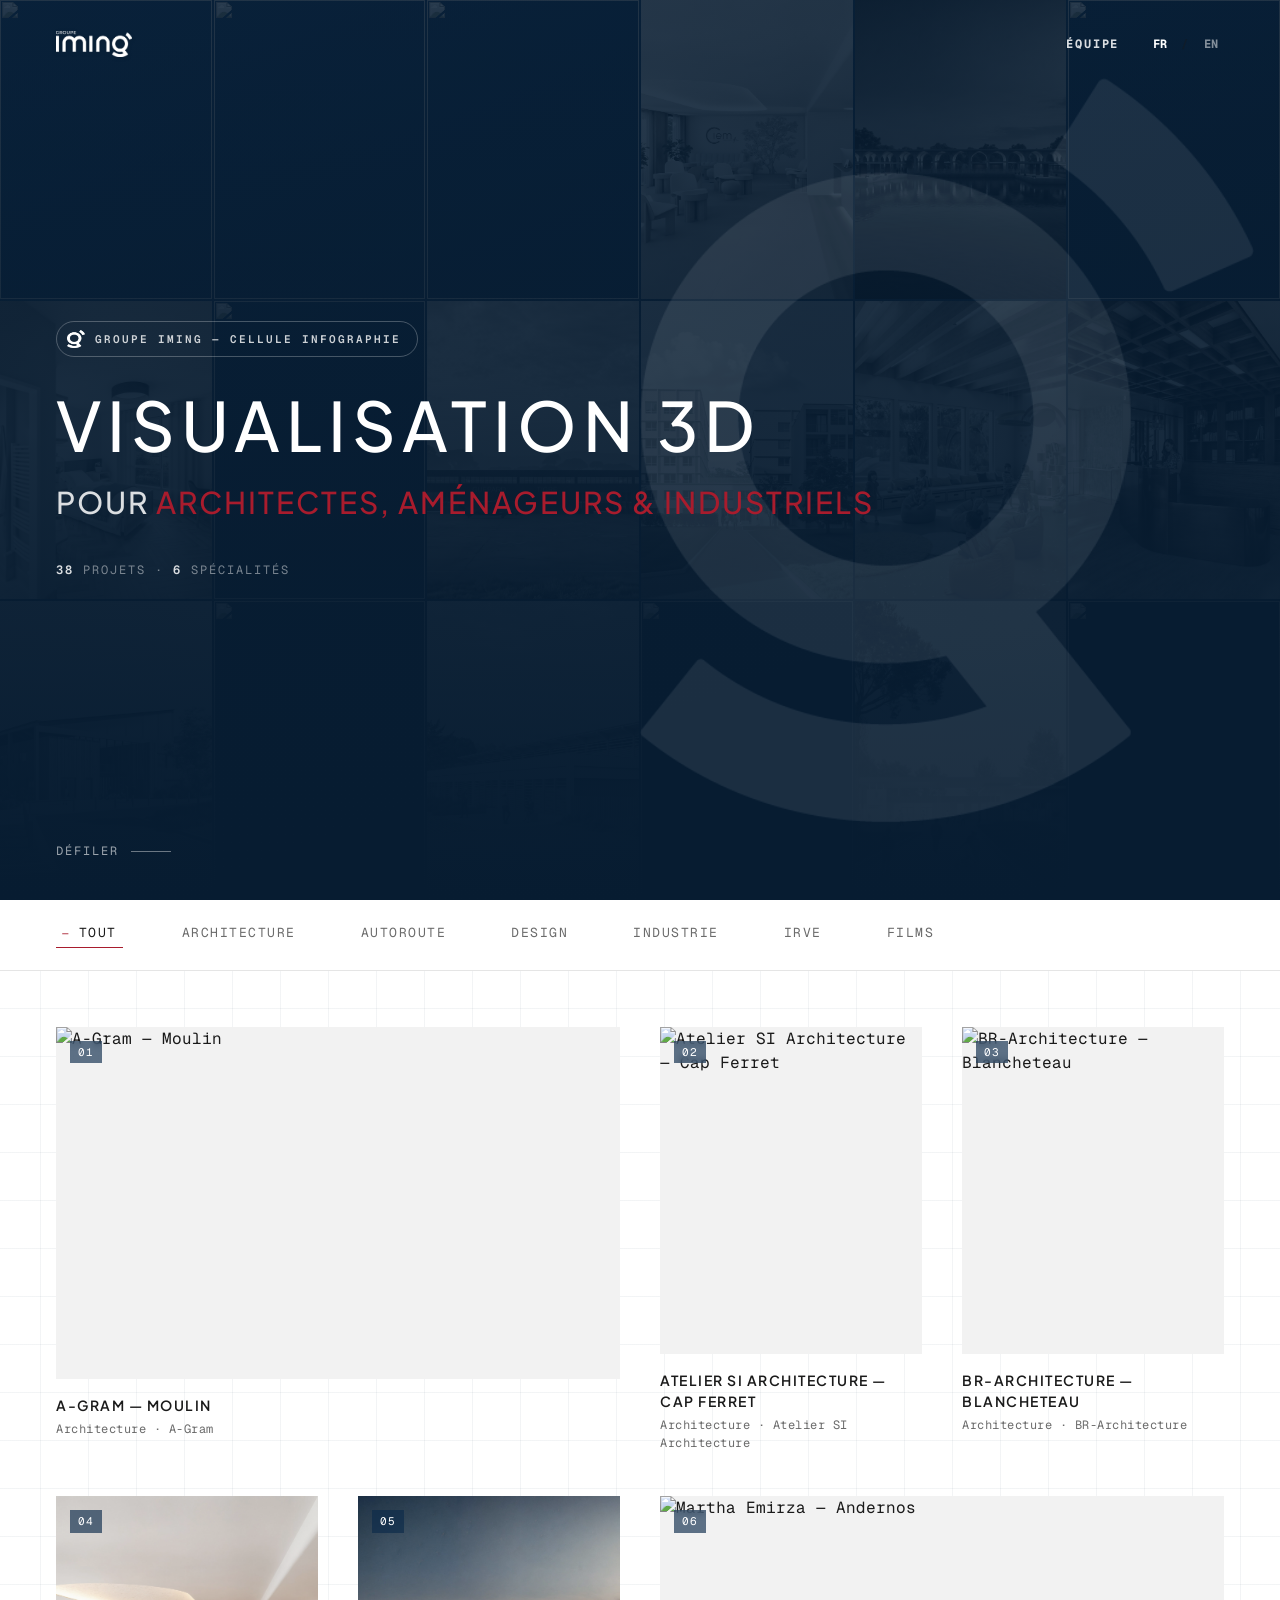
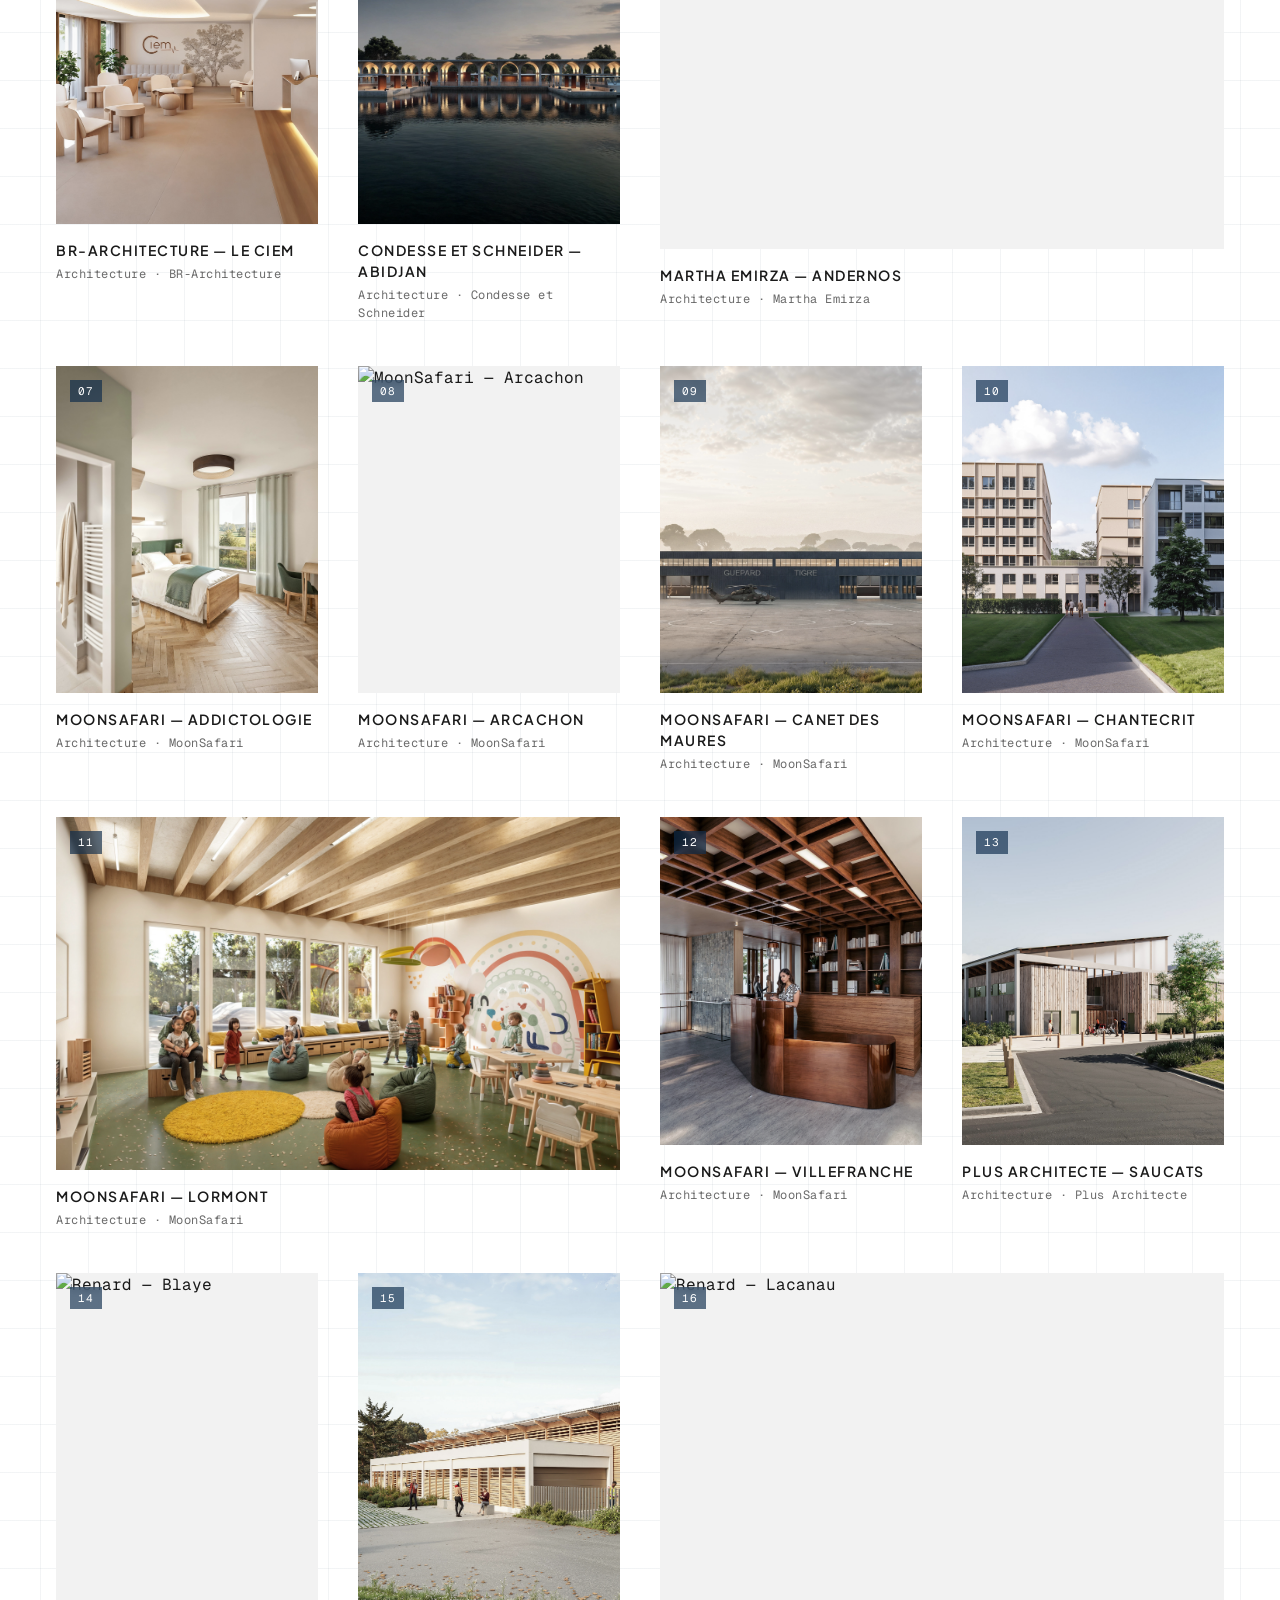
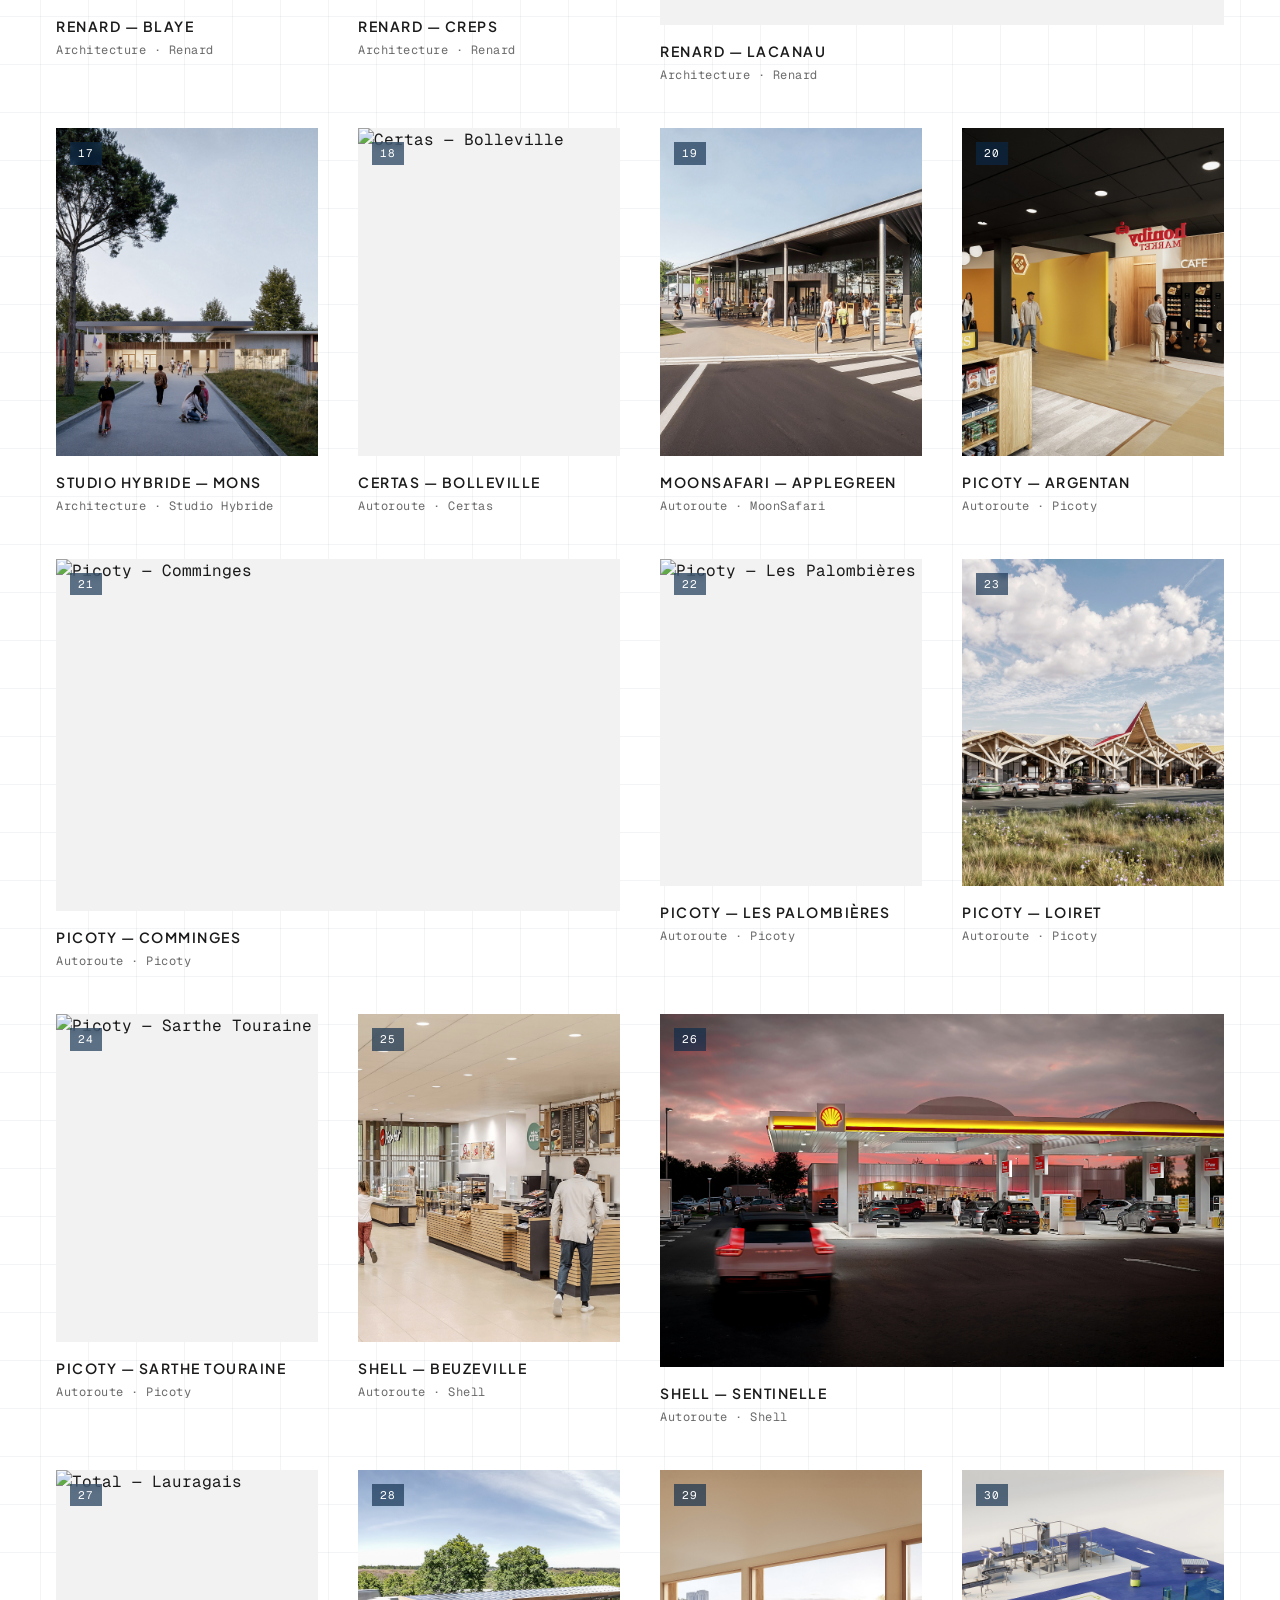
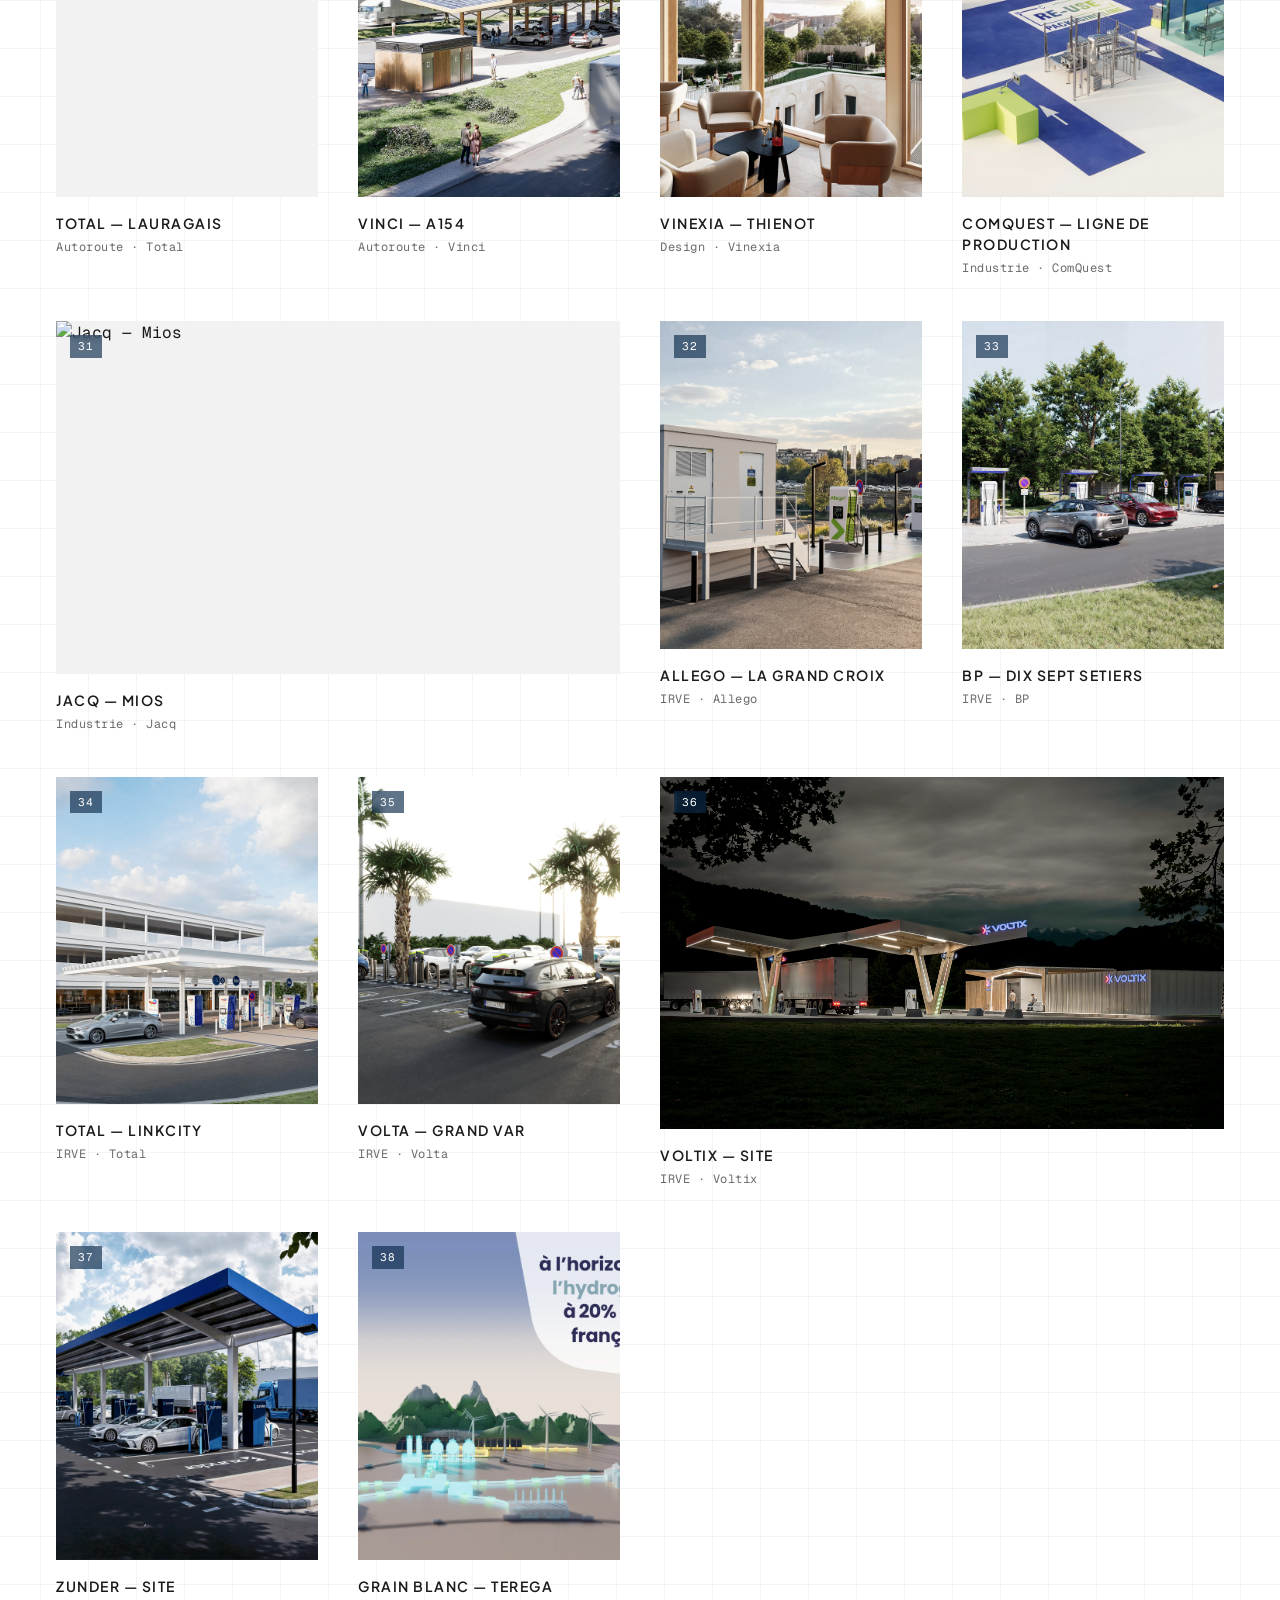
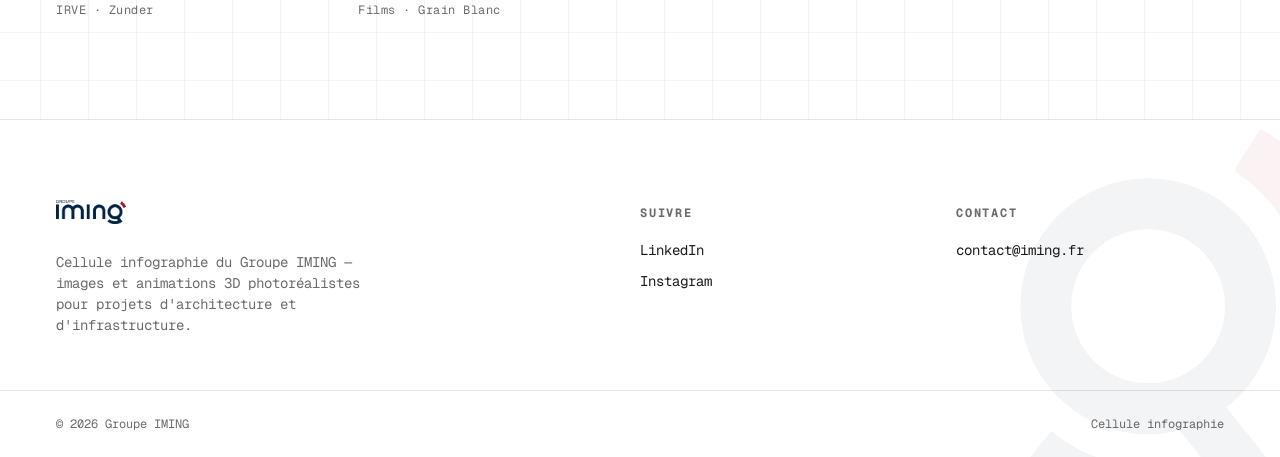
==== maquette/index.html @ 25593c46 "Site portfolio statique - premiere publication (maquette + Portfolio, 38 projets)" ====
<!doctype html>
<html lang="fr">
<head>
  <meta charset="utf-8" />
  <meta name="viewport" content="width=device-width, initial-scale=1" />
  <title>Groupe IMING — Cellule Infographie</title>
  <meta name="description" content="Visualisation 3D et images photoréalistes pour architectes, aménageurs et industriels — cellule infographie du Groupe IMING." />
  <link rel="icon" type="image/png" href="assets/img/mark-iming.png" />
  <link rel="preconnect" href="https://fonts.googleapis.com" />
  <link rel="preconnect" href="https://fonts.gstatic.com" crossorigin />
  <link href="https://fonts.googleapis.com/css2?family=Geist+Mono:wght@400;500;600;700&family=Plus+Jakarta+Sans:wght@400;500;600;700;800&display=swap" rel="stylesheet" />
  <link rel="stylesheet" href="css/style.css" />
</head>
<body>

  <header class="site-header" data-header>
    <div class="header-inner">
      <a class="brand" href="index.html"><img class="brand-logo" src="assets/img/logo-iming.png" alt="Groupe IMING" /></a>
      <nav class="header-nav">
        <a class="header-link" href="equipe.html" data-i18n-fr="Équipe" data-i18n-en="Team">Équipe</a>
        <div class="lang-switch">
          <button data-lang="fr" class="is-active">FR</button>
          <span style="opacity:.4">/</span>
          <button data-lang="en">EN</button>
        </div>
        <button class="burger" data-burger aria-label="Menu">
          <span></span><span></span><span></span>
        </button>
      </nav>
    </div>
  </header>

  <nav class="mobile-nav" data-mobile-nav>
    <a href="index.html#top">Accueil</a>
    <a href="index.html#projets">Projets</a>
    <a href="equipe.html" data-i18n-fr="Équipe" data-i18n-en="Team">Équipe</a>
    <a href="#contact">Contact</a>
  </nav>

  <section class="hero" id="top">
    <div class="hero-mosaic" data-hero-mosaic></div>
    <div class="hero-overlay"></div>
    <img class="hero-mark" src="assets/img/mark-iming.png" alt="" />
    <div class="hero-content">
      <span class="hero-stamp">
        <img src="assets/img/mark-iming.png" alt="" />
        <span data-i18n-fr="Groupe IMING — Cellule Infographie" data-i18n-en="Groupe IMING — CGI Studio">Groupe IMING — Cellule Infographie</span>
      </span>
      <h1 data-i18n-fr="Visualisation 3D" data-i18n-en="3D Visualization">Visualisation 3D</h1>
      <p class="hero-sub" data-i18n-fr="Pour <span class='accent'>architectes, aménageurs &amp; industriels</span>" data-i18n-en="For <span class='accent'>architects, developers &amp; industrials</span>">Pour <span class="accent">architectes, aménageurs &amp; industriels</span></p>
      <p class="hero-count" data-hero-count></p>
    </div>
    <div class="scroll-cue">
      <span data-i18n-fr="Défiler" data-i18n-en="Scroll">Défiler</span>
      <span class="line"></span>
    </div>
  </section>

  <div class="filter-bar" id="projets">
    <button data-filter="tout" class="is-active" data-i18n-fr="Tout" data-i18n-en="All"><span class="num">—</span>Tout</button>
    <button data-filter="architecture" data-i18n-fr="Architecture" data-i18n-en="Architecture"><span class="num">01</span>Architecture</button>
    <button data-filter="autoroute" data-i18n-fr="Autoroute" data-i18n-en="Highway"><span class="num">02</span>Autoroute</button>
    <button data-filter="design" data-i18n-fr="Design" data-i18n-en="Design"><span class="num">03</span>Design</button>
    <button data-filter="industrie" data-i18n-fr="Industrie" data-i18n-en="Industry"><span class="num">04</span>Industrie</button>
    <button data-filter="irve" data-i18n-fr="IRVE" data-i18n-en="EV Charging"><span class="num">05</span>IRVE</button>
    <button data-filter="films" data-i18n-fr="Films" data-i18n-en="Films"><span class="num">06</span>Films</button>
  </div>

  <section class="grid-section">
    <div class="grid" data-grid></div>
  </section>

  <footer class="site-footer" id="contact">
    <img class="footer-mark" src="assets/img/mark-iming.png" alt="" />
    <div class="footer-inner">
      <div>
        <a href="index.html"><img class="footer-logo" src="assets/img/logo-iming.png" alt="Groupe IMING" /></a>
        <p class="footer-tagline" data-i18n-fr="Cellule infographie du Groupe IMING — images et animations 3D photoréalistes pour projets d'architecture et d'infrastructure." data-i18n-en="Groupe IMING's in-house CGI studio — photorealistic 3D images and animations for architecture and infrastructure projects.">Cellule infographie du Groupe IMING — images et animations 3D photoréalistes pour projets d'architecture et d'infrastructure.</p>
      </div>
      <div>
        <span class="footer-col-title" data-i18n-fr="Suivre" data-i18n-en="Follow">Suivre</span>
        <div class="footer-links">
          <a href="#" target="_blank" rel="noopener noreferrer">LinkedIn</a>
          <a href="#" target="_blank" rel="noopener noreferrer">Instagram</a>
        </div>
      </div>
      <div>
        <span class="footer-col-title" data-i18n-fr="Contact" data-i18n-en="Contact">Contact</span>
        <div class="footer-links">
          <a href="#">contact@iming.fr</a>
        </div>
      </div>
    </div>
    <div class="footer-bottom">
      <span>&copy; 2026 Groupe IMING</span>
      <span data-i18n-fr="Cellule infographie" data-i18n-en="CGI Studio">Cellule infographie</span>
    </div>
  </footer>

  <script src="js/data.js"></script>
  <script src="js/main.js"></script>
</body>
</html>
---- maquette/css/style.css ----
:root {
  --color-bg: #ffffff;
  --color-text: #1a1a1a;
  --color-text-muted: #6b6b6b;
  --color-border: #e5e5e5;
  --color-navy: #0b2a4a;
  --color-navy-dark: #071c31;
  --color-navy-rgb: 11, 42, 74;
  --color-red: #a81c2d;
  --color-red-rgb: 168, 28, 45;

  --font-display: "Plus Jakarta Sans", "Plus Jakarta Sans Fallback", ui-sans-serif, sans-serif;
  --font-mono: "Geist Mono", "Geist Mono Fallback", ui-monospace, "SFMono-Regular", Menlo, monospace;

  --header-h: 88px;
}

* {
  box-sizing: border-box;
}

body {
  margin: 0;
  background-color: var(--color-bg);
  background-image: linear-gradient(rgba(var(--color-navy-rgb), 0.05) 1px, transparent 1px),
    linear-gradient(90deg, rgba(var(--color-navy-rgb), 0.05) 1px, transparent 1px);
  background-size: 48px 48px;
  background-position: center top;
  color: var(--color-text);
  font-family: var(--font-mono);
  font-size: 16px;
  line-height: 1.5;
  -webkit-font-smoothing: antialiased;
}

img {
  max-width: 100%;
  display: block;
}

a {
  color: inherit;
  text-decoration: none;
}

button {
  font: inherit;
  color: inherit;
  background: none;
  border: none;
  cursor: pointer;
}

.eyebrow {
  font-family: var(--font-mono);
  font-size: 12px;
  font-weight: 700;
  letter-spacing: 1.8px;
  text-transform: uppercase;
}

/* ---------- Header ---------- */

.site-header {
  position: fixed;
  top: 0;
  left: 0;
  right: 0;
  z-index: 100;
  height: var(--header-h);
  display: flex;
  align-items: center;
  padding: 0 clamp(20px, 5vw, 56px);
  transition: background-color 400ms ease, border-color 400ms ease;
  border-bottom: 1px solid transparent;
}

.site-header.is-scrolled {
  background: rgba(255, 255, 255, 0.92);
  backdrop-filter: blur(10px);
  border-bottom-color: var(--color-border);
}

.site-header .brand {
  display: flex;
  align-items: center;
}

.brand-logo {
  height: 26px;
  width: auto;
  filter: brightness(0) invert(1) drop-shadow(0 1px 2px rgba(0, 0, 0, 0.15));
  transition: filter 400ms ease;
}

.site-header.is-scrolled .brand-logo {
  filter: none;
}

.header-inner {
  display: flex;
  align-items: center;
  justify-content: space-between;
  width: 100%;
}

.header-nav {
  display: flex;
  align-items: center;
  gap: 28px;
}

.header-link {
  font-family: var(--font-mono);
  font-size: 12px;
  font-weight: 700;
  letter-spacing: 1.8px;
  text-transform: uppercase;
  color: rgba(255, 255, 255, 0.85);
  transition: color 300ms ease;
}

.site-header.is-scrolled .header-link {
  color: var(--color-text);
}

.header-link:hover {
  color: var(--color-red);
}

.lang-switch {
  display: flex;
  align-items: center;
  gap: 8px;
  font-size: 12px;
  font-weight: 700;
  letter-spacing: 1.8px;
}

.lang-switch button {
  color: rgba(255, 255, 255, 0.5);
  transition: color 300ms ease;
}

.site-header.is-scrolled .lang-switch button {
  color: rgba(26, 26, 26, 0.45);
}

.lang-switch button.is-active {
  color: #fff;
}

.site-header.is-scrolled .lang-switch button.is-active {
  color: var(--color-text);
}

.burger {
  display: none;
  width: 28px;
  height: 22px;
  flex-direction: column;
  justify-content: space-between;
}

.burger span {
  height: 2px;
  background: #fff;
  transition: background 300ms ease, transform 300ms ease, opacity 300ms ease;
}

.site-header.is-scrolled .burger span {
  background: var(--color-text);
}

.mobile-nav {
  position: fixed;
  inset: 0;
  z-index: 90;
  background: var(--color-navy-dark);
  display: flex;
  flex-direction: column;
  align-items: center;
  justify-content: center;
  gap: 32px;
  transform: translateY(-100%);
  transition: transform 400ms ease;
}

.mobile-nav.is-open {
  transform: translateY(0);
}

.mobile-nav a {
  font-family: var(--font-display);
  font-size: 28px;
  text-transform: uppercase;
  letter-spacing: 2px;
  color: #fff;
}

/* ---------- Hero ---------- */

.hero {
  position: relative;
  min-height: 100vh;
  display: flex;
  flex-direction: column;
  justify-content: center;
  padding: 0 clamp(20px, 5vw, 56px);
  background: linear-gradient(160deg, var(--color-navy) 0%, var(--color-navy-dark) 70%);
  overflow: hidden;
  color: #fff;
}

.hero-mosaic {
  position: absolute;
  inset: 0;
  display: grid;
  grid-template-columns: repeat(6, 1fr);
  grid-template-rows: repeat(3, 1fr);
  gap: 2px;
}

.hero-mosaic img {
  width: 100%;
  height: 100%;
  object-fit: cover;
  filter: grayscale(85%) brightness(0.75);
  opacity: 0.55;
}

.hero-overlay {
  position: absolute;
  inset: 0;
  background: linear-gradient(180deg, rgba(7, 28, 49, 0.65) 0%, rgba(7, 28, 49, 0.94) 78%, var(--color-navy-dark) 100%);
}

.hero-mark {
  position: absolute;
  z-index: 1;
  right: clamp(-60px, 2vw, 40px);
  top: 50%;
  transform: translateY(-50%);
  width: min(48vw, 640px);
  opacity: 0.08;
  filter: brightness(0) invert(1);
  pointer-events: none;
}

.hero-content {
  position: relative;
  z-index: 2;
  max-width: 980px;
}

.hero-stamp {
  display: inline-flex;
  align-items: center;
  gap: 10px;
  padding: 8px 16px 8px 10px;
  margin-bottom: 32px;
  border: 1px solid rgba(255, 255, 255, 0.25);
  border-radius: 999px;
}

.hero-stamp img {
  width: 18px;
  height: 18px;
  filter: brightness(0) invert(1);
}

.hero-stamp span {
  font-size: 11px;
  font-weight: 600;
  letter-spacing: 2px;
  text-transform: uppercase;
  color: rgba(255, 255, 255, 0.8);
}

.hero h1 {
  font-family: var(--font-display);
  font-weight: 500;
  font-size: clamp(38px, 7vw, 68px);
  letter-spacing: 6px;
  text-transform: uppercase;
  margin: 0 0 20px;
  line-height: 1.05;
}

.hero-sub {
  font-family: var(--font-display);
  font-weight: 500;
  font-size: clamp(20px, 3vw, 30px);
  letter-spacing: 2px;
  text-transform: uppercase;
  color: rgba(255, 255, 255, 0.85);
  margin: 0;
}

.hero-sub .accent {
  color: var(--color-red);
}

.hero-count {
  margin: 36px 0 0;
  font-family: var(--font-mono);
  font-size: 12px;
  letter-spacing: 2px;
  text-transform: uppercase;
  color: rgba(255, 255, 255, 0.45);
}

.hero-count b {
  color: rgba(255, 255, 255, 0.85);
  font-weight: 600;
}

.scroll-cue {
  position: absolute;
  bottom: 40px;
  left: clamp(20px, 5vw, 56px);
  z-index: 2;
  display: flex;
  align-items: center;
  gap: 12px;
  font-size: 12px;
  letter-spacing: 2px;
  text-transform: uppercase;
  color: rgba(255, 255, 255, 0.6);
}

.scroll-cue .line {
  width: 40px;
  height: 1px;
  background: rgba(255, 255, 255, 0.4);
  animation: scroll-cue 1.8s ease-in-out infinite;
  transform-origin: left;
}

@keyframes scroll-cue {
  0%, 100% { transform: scaleX(0.4); opacity: 0.4; }
  50% { transform: scaleX(1); opacity: 1; }
}

/* ---------- Filter bar ---------- */

.filter-bar {
  position: sticky;
  top: var(--header-h);
  z-index: 50;
  display: flex;
  flex-wrap: wrap;
  gap: 28px;
  padding: 22px clamp(20px, 5vw, 56px);
  background: rgba(255, 255, 255, 0.92);
  backdrop-filter: blur(10px);
  border-bottom: 1px solid var(--color-border);
}

.filter-bar button {
  display: inline-flex;
  align-items: baseline;
  gap: 8px;
  font-family: var(--font-mono);
  font-size: 13px;
  letter-spacing: 1.5px;
  text-transform: uppercase;
  color: var(--color-text-muted);
  padding-bottom: 4px;
  border-bottom: 1px solid transparent;
  transition: color 250ms ease, border-color 250ms ease;
}

.filter-bar button .num {
  font-size: 11px;
  color: var(--color-red);
  opacity: 0;
  transition: opacity 250ms ease;
}

.filter-bar button:hover {
  color: var(--color-text);
}

.filter-bar button.is-active {
  color: var(--color-text);
  border-bottom-color: var(--color-red);
}

.filter-bar button.is-active .num,
.filter-bar button:hover .num {
  opacity: 1;
}

/* ---------- Grid ---------- */

.grid-section {
  padding: 56px clamp(20px, 5vw, 56px) 100px;
}

.grid {
  display: grid;
  grid-template-columns: repeat(4, 1fr);
  gap: 44px 40px;
}

.card {
  display: block;
}

.card.is-featured {
  grid-column: span 2;
}

.card.is-featured .card-media {
  aspect-ratio: 16 / 10;
}

.card-media {
  position: relative;
  display: block;
  aspect-ratio: 4 / 5;
  overflow: hidden;
  background: #f2f2f2;
}

.card-img,
.card-video {
  position: absolute;
  inset: 0;
  width: 100%;
  height: 100%;
  object-fit: cover;
  transition: transform 700ms cubic-bezier(0.22, 1, 0.36, 1), filter 500ms ease;
  filter: grayscale(15%);
}

.card-video {
  opacity: 0;
  transition: opacity 400ms ease;
}

.card:hover .card-img {
  transform: scale(1.045);
  filter: grayscale(0%);
}

.card:hover .card-video {
  opacity: 1;
}

.card-frame {
  position: absolute;
  inset: 10px;
  opacity: 0;
  transition: opacity 350ms ease, inset 350ms ease;
  background: linear-gradient(#fff, #fff) top left / 20px 2px no-repeat,
    linear-gradient(#fff, #fff) top left / 2px 20px no-repeat,
    linear-gradient(#fff, #fff) top right / 20px 2px no-repeat,
    linear-gradient(#fff, #fff) top right / 2px 20px no-repeat,
    linear-gradient(#fff, #fff) bottom left / 20px 2px no-repeat,
    linear-gradient(#fff, #fff) bottom left / 2px 20px no-repeat,
    linear-gradient(#fff, #fff) bottom right / 20px 2px no-repeat,
    linear-gradient(#fff, #fff) bottom right / 2px 20px no-repeat;
}

.card:hover .card-frame {
  opacity: 0.85;
  inset: 16px;
}

.card-index {
  position: absolute;
  top: 14px;
  left: 14px;
  z-index: 2;
  padding: 3px 8px;
  font-family: var(--font-mono);
  font-size: 11px;
  letter-spacing: 1px;
  color: #fff;
  background: rgba(var(--color-navy-rgb), 0.65);
  backdrop-filter: blur(3px);
}

.card-caption {
  display: block;
  padding-top: 16px;
}

.card-title {
  display: block;
  font-family: var(--font-display);
  font-size: 14px;
  font-weight: 600;
  letter-spacing: 1.5px;
  text-transform: uppercase;
  color: var(--color-text);
}

.card-meta {
  display: block;
  margin-top: 4px;
  font-size: 12px;
  letter-spacing: 0.5px;
  color: var(--color-text-muted);
}

/* ---------- Project page ---------- */

.project-hero {
  position: relative;
  height: 78vh;
  min-height: 480px;
  display: flex;
  align-items: flex-end;
  overflow: hidden;
  background: var(--color-navy-dark);
}

.project-hero-img {
  position: absolute;
  inset: 0;
  width: 100%;
  height: 100%;
  object-fit: cover;
}

.project-hero-overlay {
  position: absolute;
  inset: 0;
  background: linear-gradient(180deg, rgba(7, 28, 49, 0.15) 0%, rgba(7, 28, 49, 0.85) 100%);
}

.project-hero-content {
  position: relative;
  z-index: 2;
  padding: 0 clamp(20px, 5vw, 56px) 56px;
  color: #fff;
}

.back-link {
  display: inline-block;
  margin-bottom: 32px;
  font-size: 13px;
  letter-spacing: 1px;
  color: rgba(255, 255, 255, 0.75);
}

.back-link:hover {
  color: #fff;
}

.project-cat {
  margin: 0 0 12px;
  font-size: 12px;
  font-weight: 700;
  letter-spacing: 2px;
  text-transform: uppercase;
  color: var(--color-red);
}

.project-title {
  margin: 0 0 12px;
  font-family: var(--font-display);
  font-weight: 500;
  font-size: clamp(30px, 5vw, 54px);
  letter-spacing: 3px;
  text-transform: uppercase;
}

.project-body {
  max-width: 760px;
  margin: 0 auto;
  padding: 64px clamp(20px, 5vw, 56px) 48px;
}

.project-credit {
  margin: 0 0 28px;
  font-size: 12px;
  letter-spacing: 0.5px;
  color: var(--color-text-muted);
}

.project-desc {
  margin: 0 0 40px;
  font-size: 16px;
  line-height: 1.75;
  color: var(--color-text);
  white-space: pre-line;
}

.project-fields {
  display: flex;
  flex-wrap: wrap;
  gap: 40px;
  padding-top: 28px;
  border-top: 1px solid var(--color-border);
}

.field {
  display: flex;
  flex-direction: column;
  gap: 6px;
}

.field-label {
  font-size: 11px;
  font-weight: 700;
  letter-spacing: 1.8px;
  text-transform: uppercase;
  color: var(--color-text-muted);
}

.field-value {
  font-family: var(--font-display);
  font-size: 15px;
  letter-spacing: 0.5px;
}

.project-gallery {
  /* Volontairement plus large que .project-body (760px) : les images du
     projet sont le propos principal de la page, le texte reste dans une
     colonne de lecture confortable. */
  max-width: 960px;
  margin: 0 auto;
  padding: 0 clamp(20px, 5vw, 56px) 24px;
  display: flex;
  flex-direction: column;
  gap: 24px;
}

/* Page projet "Films" : vrai film livre, lecteur natif a la place de la
   galerie photo (voir project.category === "films" dans main.js). */
.project-film {
  max-width: 960px;
  margin: 0 auto;
  padding: 0 clamp(20px, 5vw, 56px) 24px;
}

.project-film-player {
  display: block;
  width: 100%;
  height: auto;
  background: #000;
}

.gallery-item {
  position: relative;
}

.project-img {
  display: block;
  width: 100%;
  height: auto;
}

.gallery-index {
  position: absolute;
  bottom: 12px;
  left: 12px;
  padding: 3px 8px;
  font-family: var(--font-mono);
  font-size: 11px;
  letter-spacing: 1px;
  color: #fff;
  background: rgba(var(--color-navy-rgb), 0.65);
  backdrop-filter: blur(3px);
}

.project-others {
  max-width: 760px;
  margin: 0 auto;
  padding: 40px clamp(20px, 5vw, 56px) 100px;
  border-top: 1px solid var(--color-border);
}

.others-title {
  margin: 0 0 20px;
  font-size: 11px;
  font-weight: 700;
  letter-spacing: 1.8px;
  text-transform: uppercase;
  color: var(--color-text-muted);
}

.others-row {
  display: flex;
  gap: 28px;
  overflow-x: auto;
  padding-bottom: 8px;
  scrollbar-width: none;
}

.others-row::-webkit-scrollbar {
  display: none;
}

.others-item {
  flex: none;
  width: 150px;
}

.others-thumb {
  display: block;
  aspect-ratio: 4 / 5;
  overflow: hidden;
  background: #f2f2f2;
}

.others-thumb img {
  width: 100%;
  height: 100%;
  object-fit: cover;
  filter: grayscale(15%);
  transition: transform 500ms cubic-bezier(0.22, 1, 0.36, 1), filter 400ms ease;
}

.others-item:hover .others-thumb img {
  transform: scale(1.05);
  filter: grayscale(0%);
}

.others-name {
  display: block;
  margin-top: 10px;
  font-size: 12px;
  letter-spacing: 1px;
  text-transform: uppercase;
  color: var(--color-text-muted);
  white-space: nowrap;
  overflow: hidden;
  text-overflow: ellipsis;
  transition: color 200ms ease;
}

.others-item:hover .others-name {
  color: var(--color-red);
}

/* ---------- Page institutionnelle (equipe, etc.) ---------- */

.page-hero {
  padding: calc(var(--header-h) + 64px) clamp(20px, 5vw, 56px) 72px;
  background: linear-gradient(160deg, var(--color-navy) 0%, var(--color-navy-dark) 70%);
  color: #fff;
}

.page-hero-inner {
  max-width: 720px;
}

.page-hero .eyebrow {
  display: block;
  margin-bottom: 16px;
  color: rgba(255, 255, 255, 0.6);
}

.page-title {
  margin: 0 0 22px;
  font-family: var(--font-display);
  font-weight: 500;
  font-size: clamp(32px, 5vw, 52px);
  letter-spacing: 3px;
  text-transform: uppercase;
}

.page-lede {
  margin: 0;
  max-width: 640px;
  font-size: 17px;
  line-height: 1.75;
  color: rgba(255, 255, 255, 0.82);
}

.team-section {
  max-width: 760px;
  margin: 0 auto;
  padding: 72px clamp(20px, 5vw, 56px) 120px;
}

.team-list {
  display: flex;
  flex-direction: column;
}

.team-item {
  display: flex;
  gap: 24px;
  padding: 32px 0;
  border-top: 1px solid var(--color-border);
}

.team-item:last-child {
  border-bottom: 1px solid var(--color-border);
}

.team-index {
  flex-shrink: 0;
  padding-top: 5px;
  font-family: var(--font-mono);
  font-size: 13px;
  color: var(--color-text-muted);
}

.team-name {
  margin: 0 0 6px;
  font-family: var(--font-display);
  font-weight: 600;
  font-size: 21px;
  letter-spacing: 0.5px;
}

.team-role {
  margin: 0 0 12px;
  font-size: 11px;
  font-weight: 700;
  letter-spacing: 1.6px;
  text-transform: uppercase;
  color: var(--color-red);
}

.team-contact {
  display: flex;
  flex-wrap: wrap;
  gap: 6px 20px;
  font-size: 14px;
  color: var(--color-text-muted);
}

.team-contact a {
  transition: color 200ms ease;
}

.team-contact a:hover {
  color: var(--color-navy);
}

/* ---------- Footer ---------- */

.site-footer {
  position: relative;
  overflow: hidden;
  border-top: 1px solid var(--color-border);
  background: #fff;
}

.footer-mark {
  position: absolute;
  right: -60px;
  bottom: -60px;
  width: 320px;
  opacity: 0.05;
  pointer-events: none;
}

.footer-inner {
  position: relative;
  z-index: 1;
  padding: 80px clamp(20px, 5vw, 56px) 40px;
  display: grid;
  grid-template-columns: 2fr 1fr 1fr;
  gap: 48px;
}

.footer-logo {
  height: 24px;
  width: auto;
}

.footer-tagline {
  max-width: 320px;
  margin-top: 28px;
  font-size: 14px;
  color: var(--color-text-muted);
}

.footer-col-title {
  font-size: 12px;
  font-weight: 700;
  letter-spacing: 1.8px;
  text-transform: uppercase;
  color: var(--color-text-muted);
}

.footer-links {
  display: flex;
  flex-direction: column;
  gap: 10px;
  margin-top: 16px;
}

.footer-links a {
  font-size: 14px;
  transition: color 200ms ease;
}

.footer-links a:hover {
  color: var(--color-red);
}

.footer-bottom {
  padding: 24px clamp(20px, 5vw, 56px);
  border-top: 1px solid var(--color-border);
  font-size: 12px;
  color: var(--color-text-muted);
  display: flex;
  justify-content: space-between;
  flex-wrap: wrap;
  gap: 8px;
}

/* ---------- Responsive ---------- */

@media (max-width: 1100px) {
  .grid {
    grid-template-columns: repeat(2, 1fr);
  }
  .card.is-featured {
    grid-column: span 1;
  }
  .card.is-featured .card-media {
    aspect-ratio: 4 / 5;
  }
  .footer-inner {
    grid-template-columns: 1fr 1fr;
  }
}

@media (max-width: 720px) {
  .header-nav .lang-switch,
  .header-link {
    display: none;
  }
  .burger {
    display: flex;
  }
  .grid {
    grid-template-columns: 1fr;
  }
  .hero-mark {
    opacity: 0.06;
    width: 80vw;
  }
  .footer-inner {
    grid-template-columns: 1fr;
  }
  .footer-mark {
    width: 220px;
  }
}
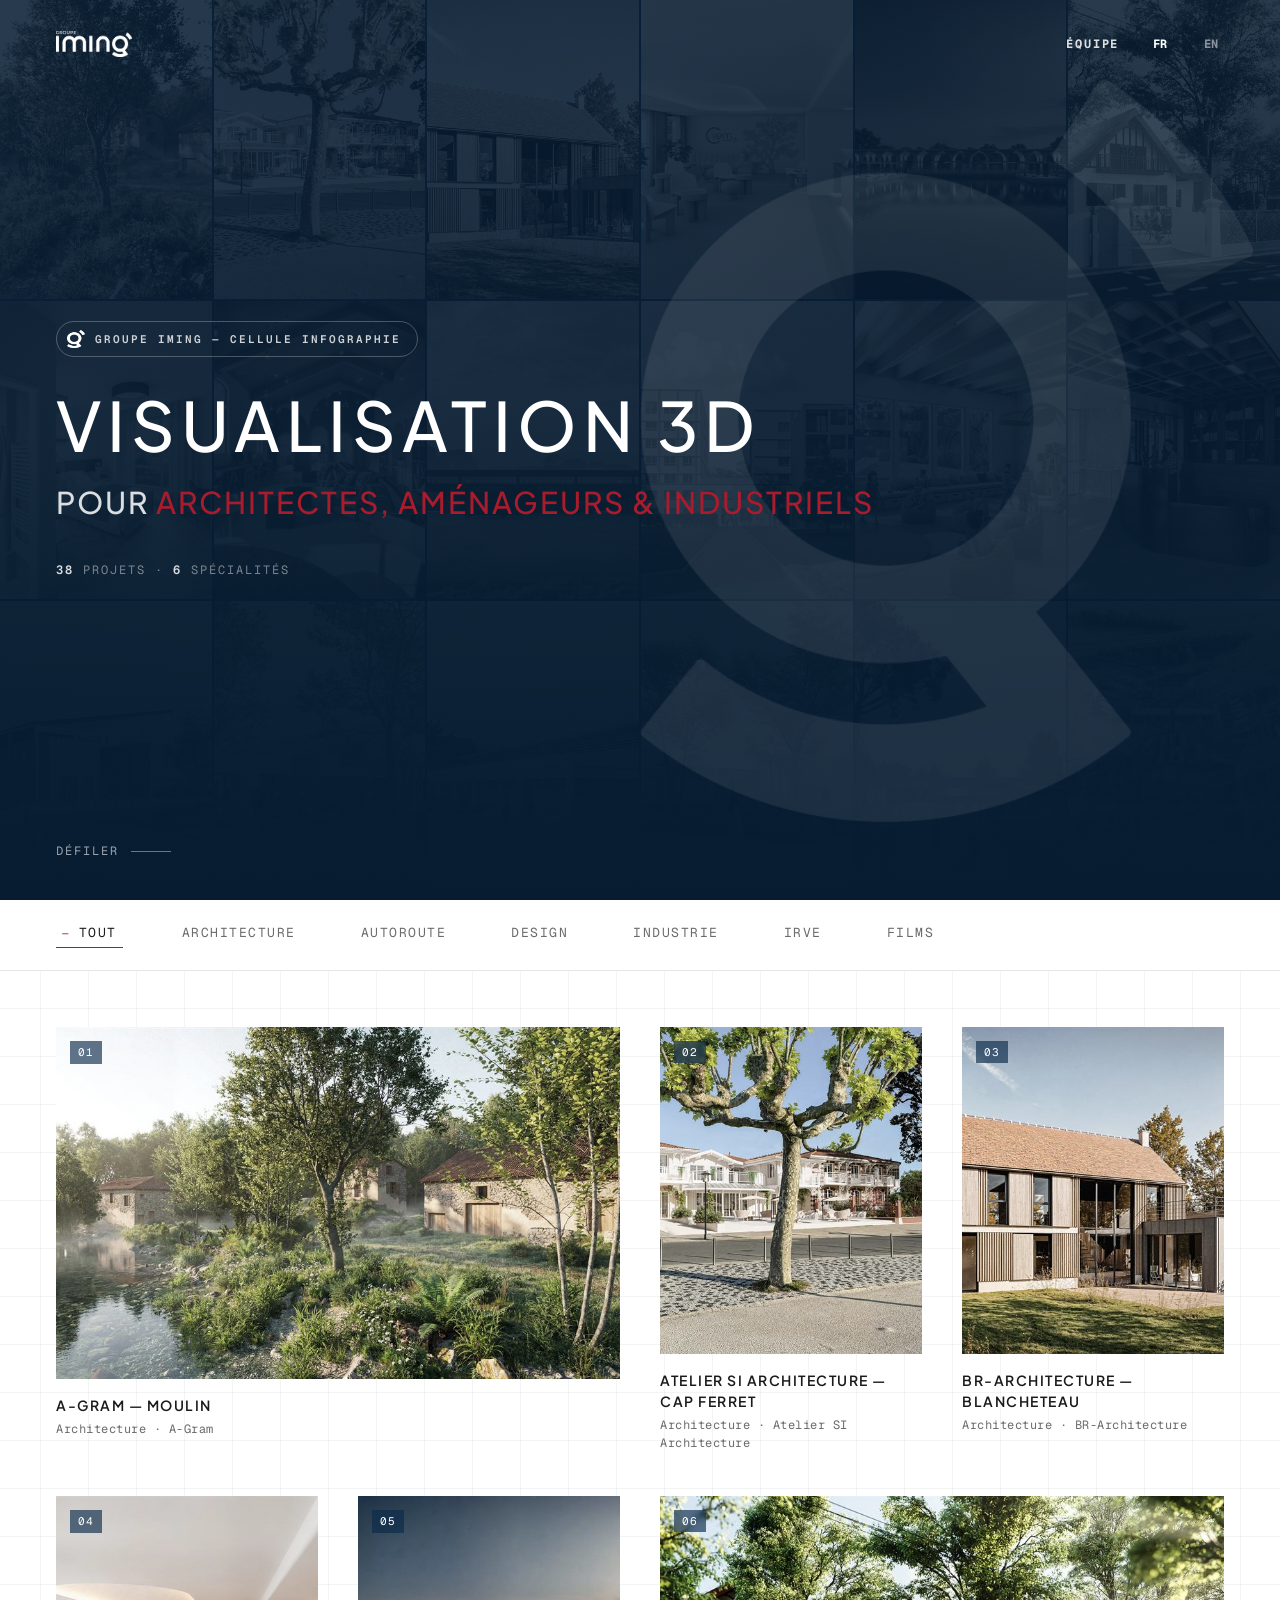
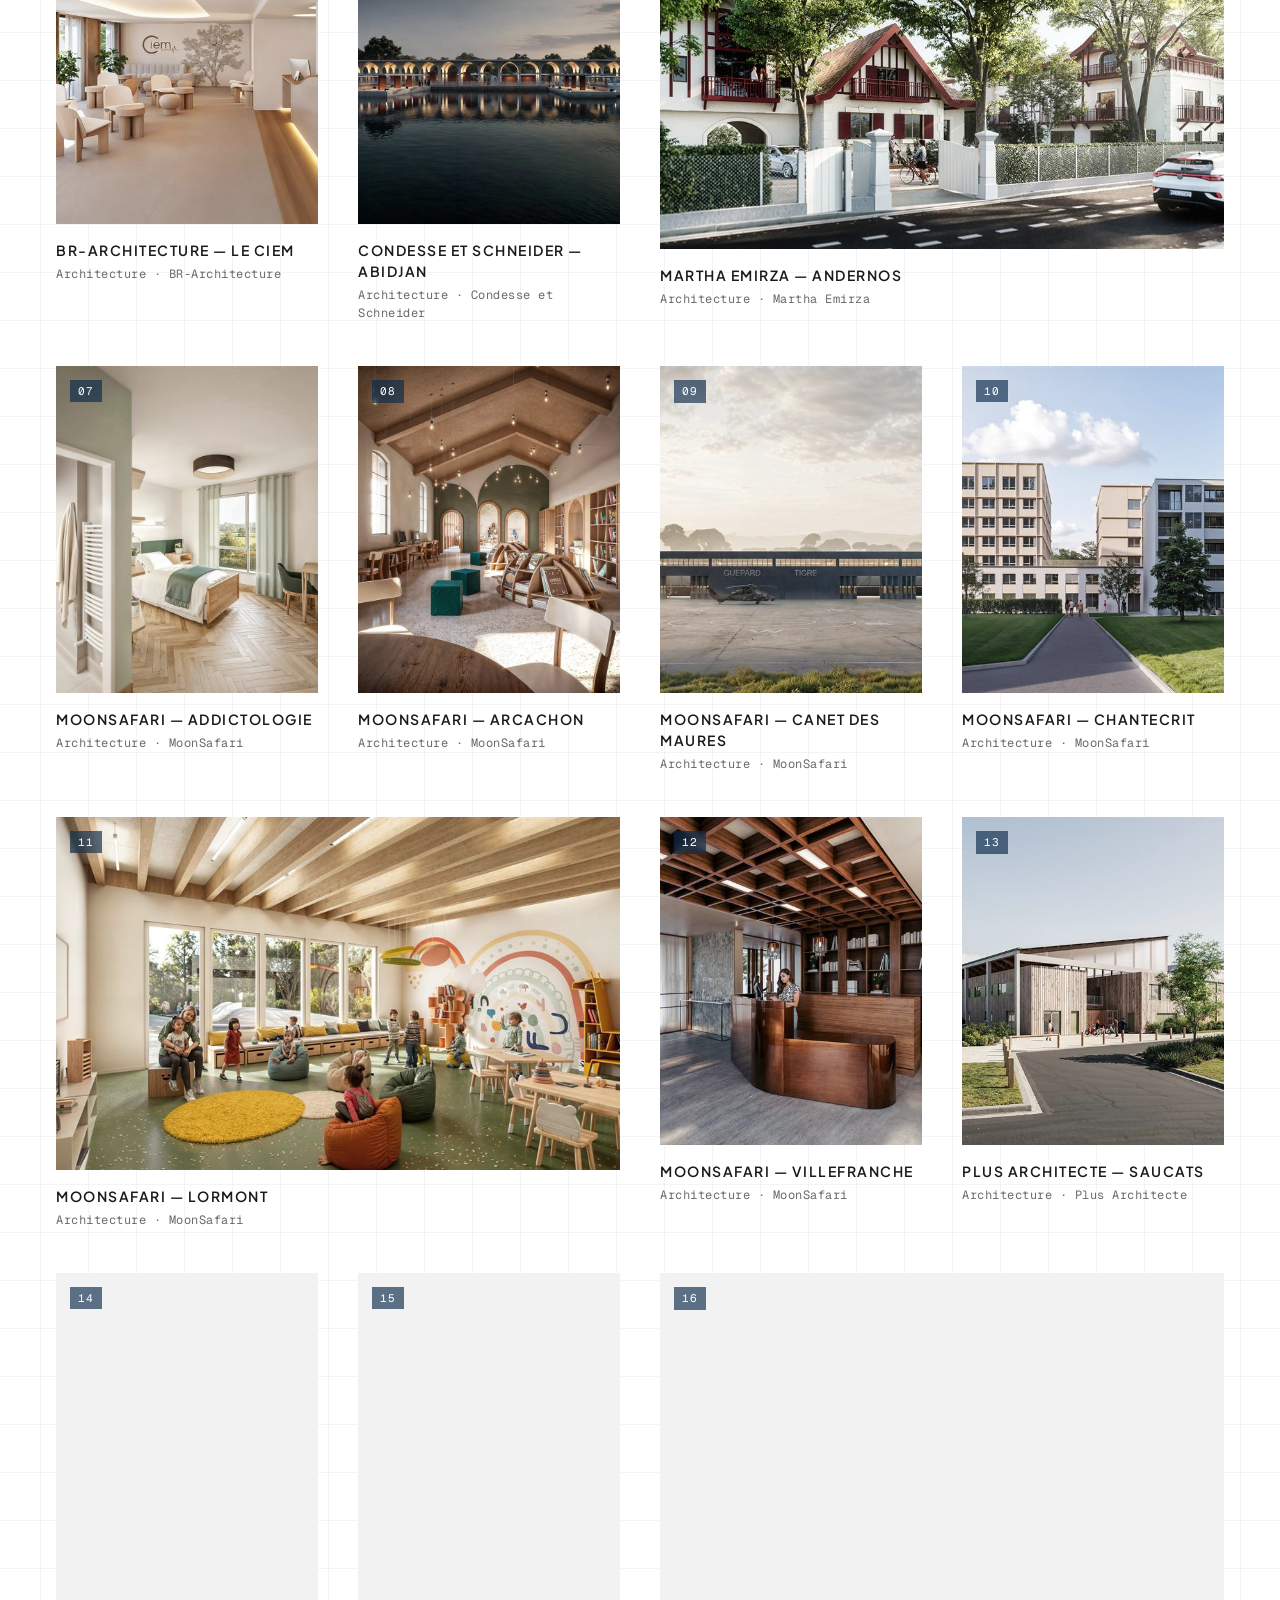
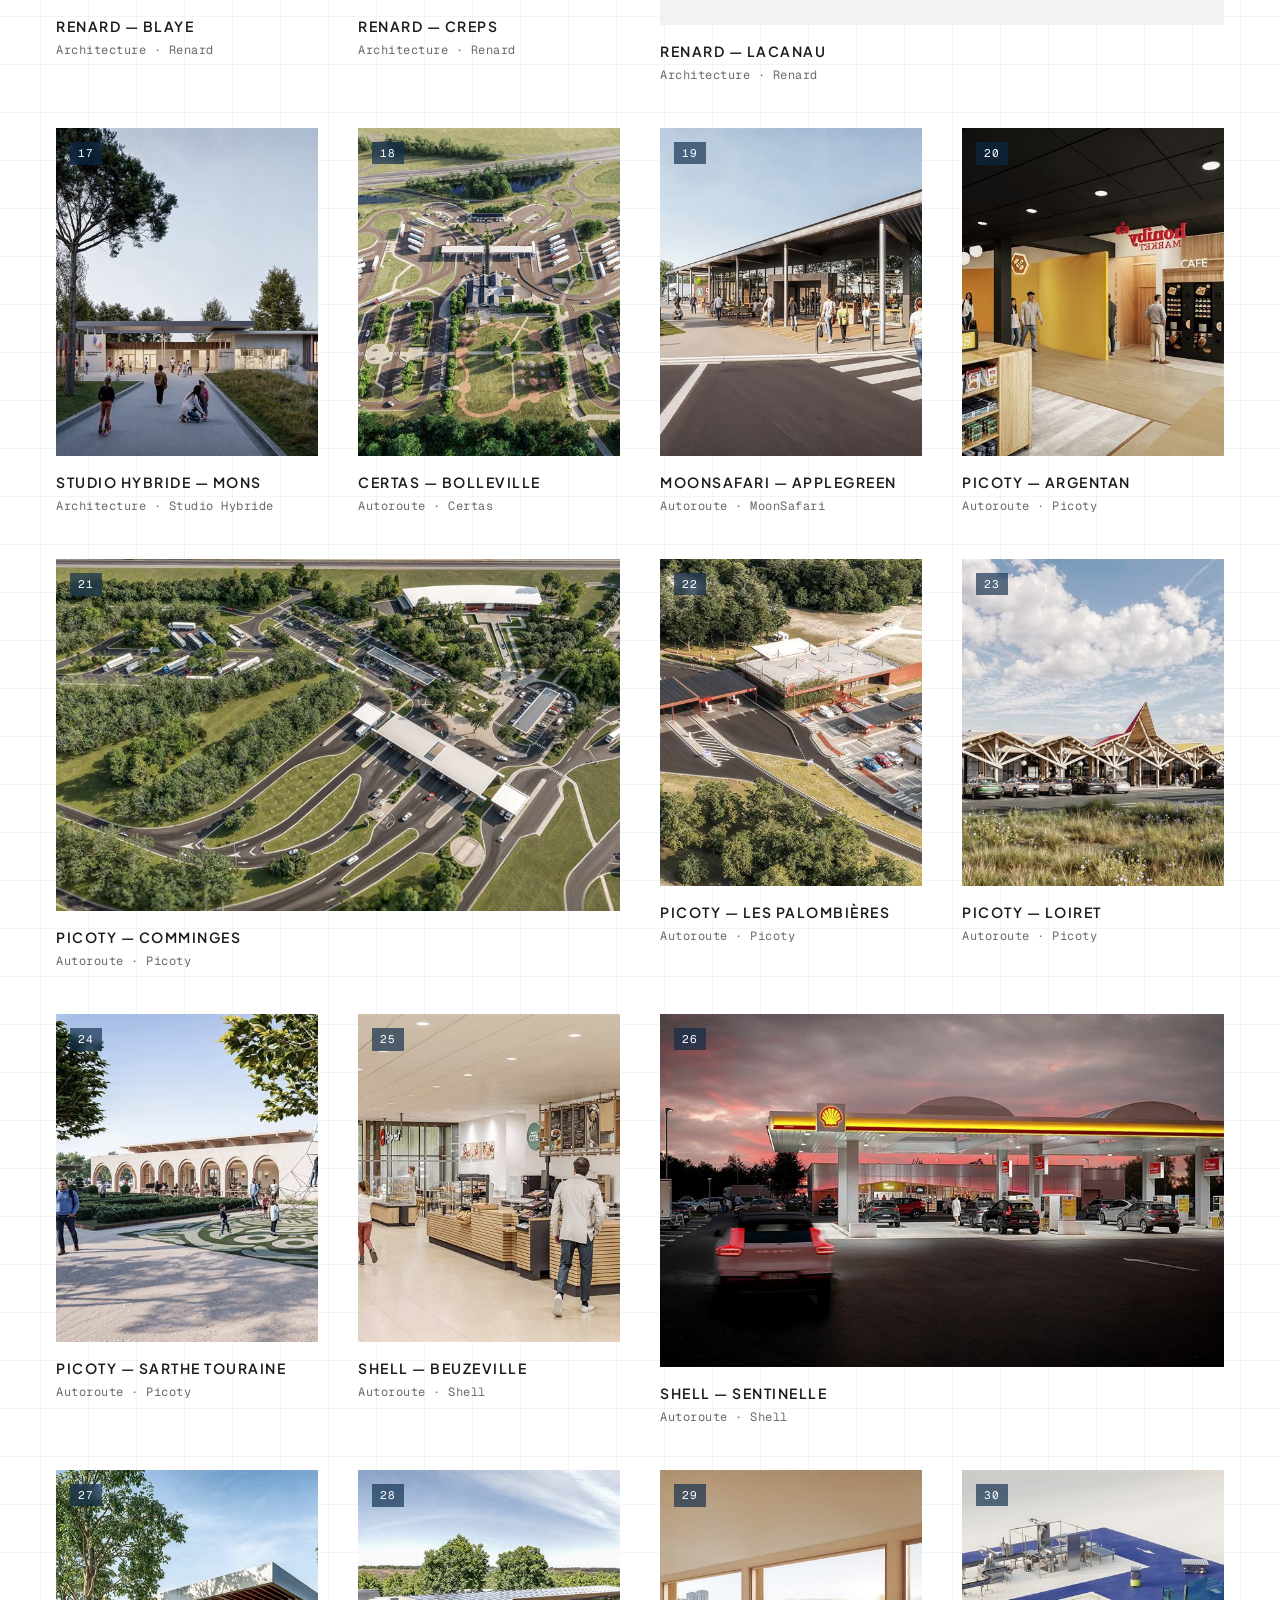
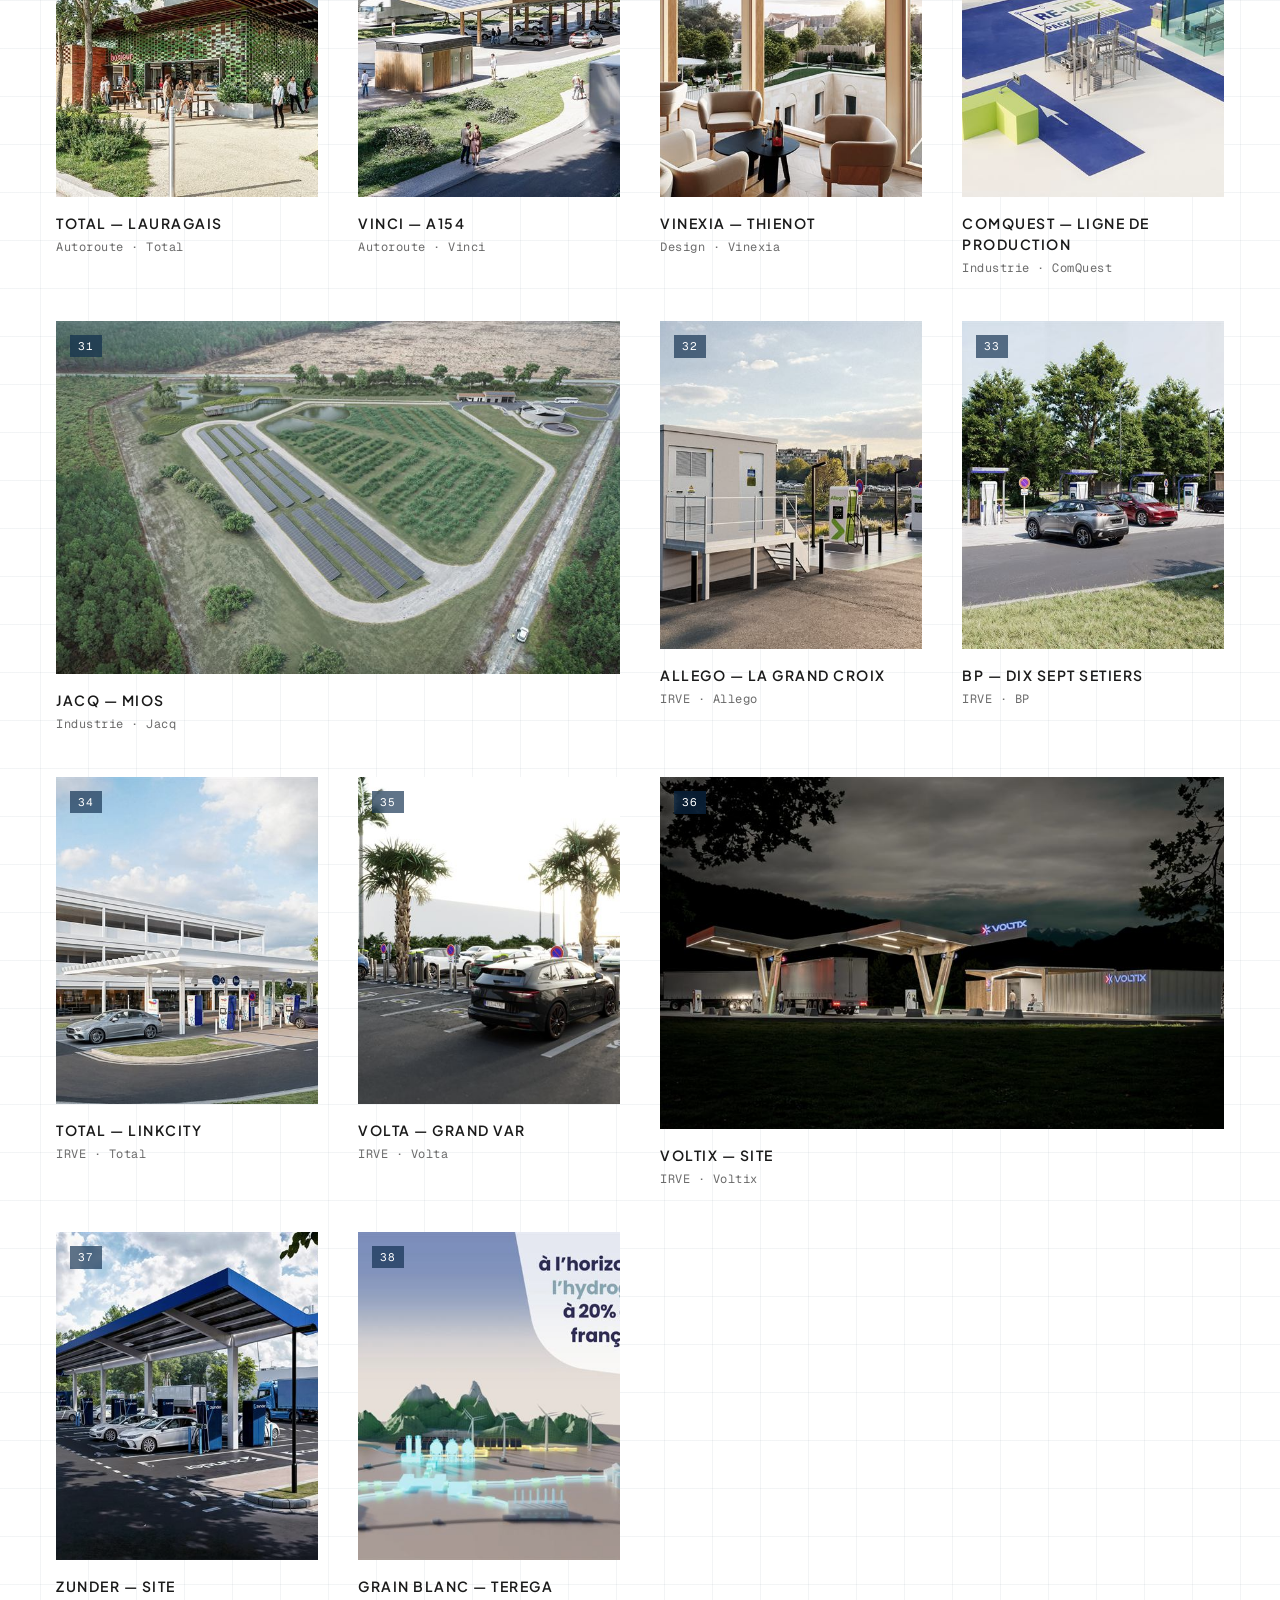
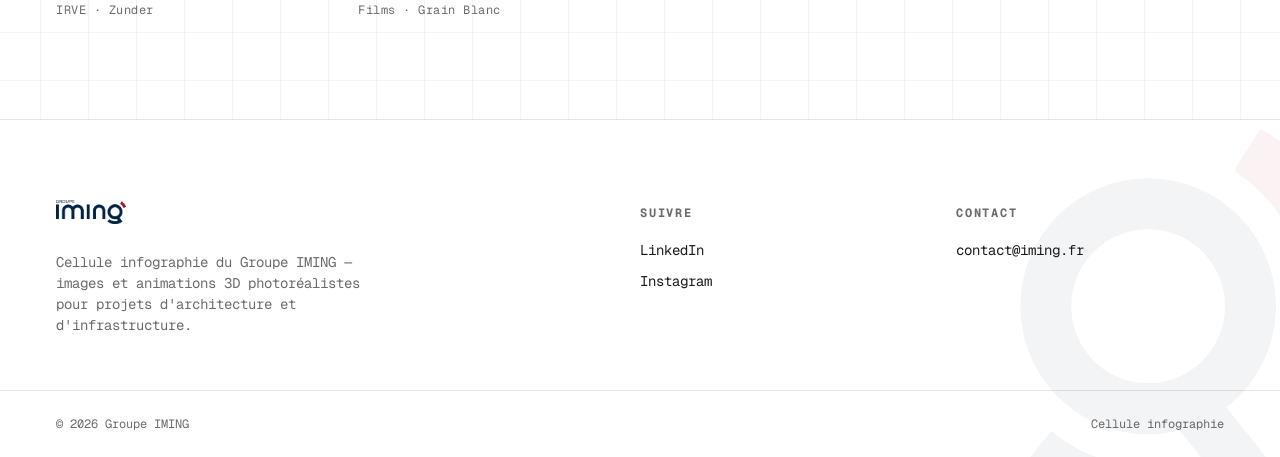
==== commit 002d4ae6: "Mise a jour du portfolio - 2026-09-02 11:04" ====
--- a/maquette/index.html
+++ b/maquette/index.html
@@ -5,6 +5,16 @@
   <meta name="viewport" content="width=device-width, initial-scale=1" />
   <title>Groupe IMING — Cellule Infographie</title>
   <meta name="description" content="Visualisation 3D et images photoréalistes pour architectes, aménageurs et industriels — cellule infographie du Groupe IMING." />
+  <meta property="og:type" content="website" />
+  <meta property="og:site_name" content="Groupe IMING — Cellule Infographie" />
+  <meta property="og:title" content="Groupe IMING — Cellule Infographie" />
+  <meta property="og:description" content="Visualisation 3D et images photoréalistes pour architectes, aménageurs et industriels." />
+  <meta property="og:image" content="https://smaublanc.github.io/iming-cellule-infographie/maquette/assets/img/logo-iming.png" />
+  <meta property="og:url" content="https://smaublanc.github.io/iming-cellule-infographie/" />
+  <meta name="twitter:card" content="summary_large_image" />
+  <meta name="twitter:title" content="Groupe IMING — Cellule Infographie" />
+  <meta name="twitter:description" content="Visualisation 3D et images photoréalistes pour architectes, aménageurs et industriels." />
+  <meta name="twitter:image" content="https://smaublanc.github.io/iming-cellule-infographie/maquette/assets/img/logo-iming.png" />
   <link rel="icon" type="image/png" href="assets/img/mark-iming.png" />
   <link rel="preconnect" href="https://fonts.googleapis.com" />
   <link rel="preconnect" href="https://fonts.gstatic.com" crossorigin />
--- a/maquette/css/style.css
+++ b/maquette/css/style.css
@@ -431,8 +431,27 @@
   width: 100%;
   height: 100%;
   object-fit: cover;
-  transition: transform 700ms cubic-bezier(0.22, 1, 0.36, 1), filter 500ms ease;
+  transition: transform 700ms cubic-bezier(0.22, 1, 0.36, 1), filter 500ms ease, opacity 700ms ease;
   filter: grayscale(15%);
+}
+
+/* Apparition progressive au scroll (voir observeReveals() dans main.js) --
+   les images d'un studio de visualisation 3D "se revelent" plutot que de
+   claquer d'un coup a l'ecran. Neutralise si l'element n'a jamais ete
+   observe (JS desactive) grace au fallback ci-dessous. */
+.reveal {
+  opacity: 0;
+}
+
+.reveal.is-visible {
+  opacity: 1;
+}
+
+@media (prefers-reduced-motion: reduce) {
+  .reveal {
+    opacity: 1;
+    transition: none;
+  }
 }
 
 .card-video {
@@ -618,6 +637,16 @@
   letter-spacing: 0.5px;
 }
 
+.field-value a {
+  border-bottom: 1px solid var(--color-border);
+  transition: color 200ms ease, border-color 200ms ease;
+}
+
+.field-value a:hover {
+  color: var(--color-red);
+  border-color: var(--color-red);
+}
+
 .project-gallery {
   /* Volontairement plus large que .project-body (760px) : les images du
      projet sont le propos principal de la page, le texte reste dans une
@@ -653,6 +682,7 @@
   display: block;
   width: 100%;
   height: auto;
+  transition: opacity 700ms ease;
 }
 
 .gallery-index {
@@ -675,13 +705,50 @@
   border-top: 1px solid var(--color-border);
 }
 
+.others-header {
+  display: flex;
+  align-items: center;
+  justify-content: space-between;
+  gap: 20px;
+  margin-bottom: 20px;
+}
+
 .others-title {
-  margin: 0 0 20px;
+  margin: 0;
   font-size: 11px;
   font-weight: 700;
   letter-spacing: 1.8px;
   text-transform: uppercase;
   color: var(--color-text-muted);
+}
+
+.others-nav {
+  display: flex;
+  gap: 8px;
+  flex-shrink: 0;
+}
+
+.others-arrow {
+  width: 34px;
+  height: 34px;
+  display: flex;
+  align-items: center;
+  justify-content: center;
+  border: 1px solid var(--color-border);
+  border-radius: 50%;
+  font-size: 15px;
+  color: var(--color-text);
+  transition: border-color 200ms ease, color 200ms ease, opacity 200ms ease;
+}
+
+.others-arrow:hover {
+  border-color: var(--color-navy);
+  color: var(--color-navy);
+}
+
+.others-arrow:disabled {
+  opacity: 0.3;
+  pointer-events: none;
 }
 
 .others-row {
